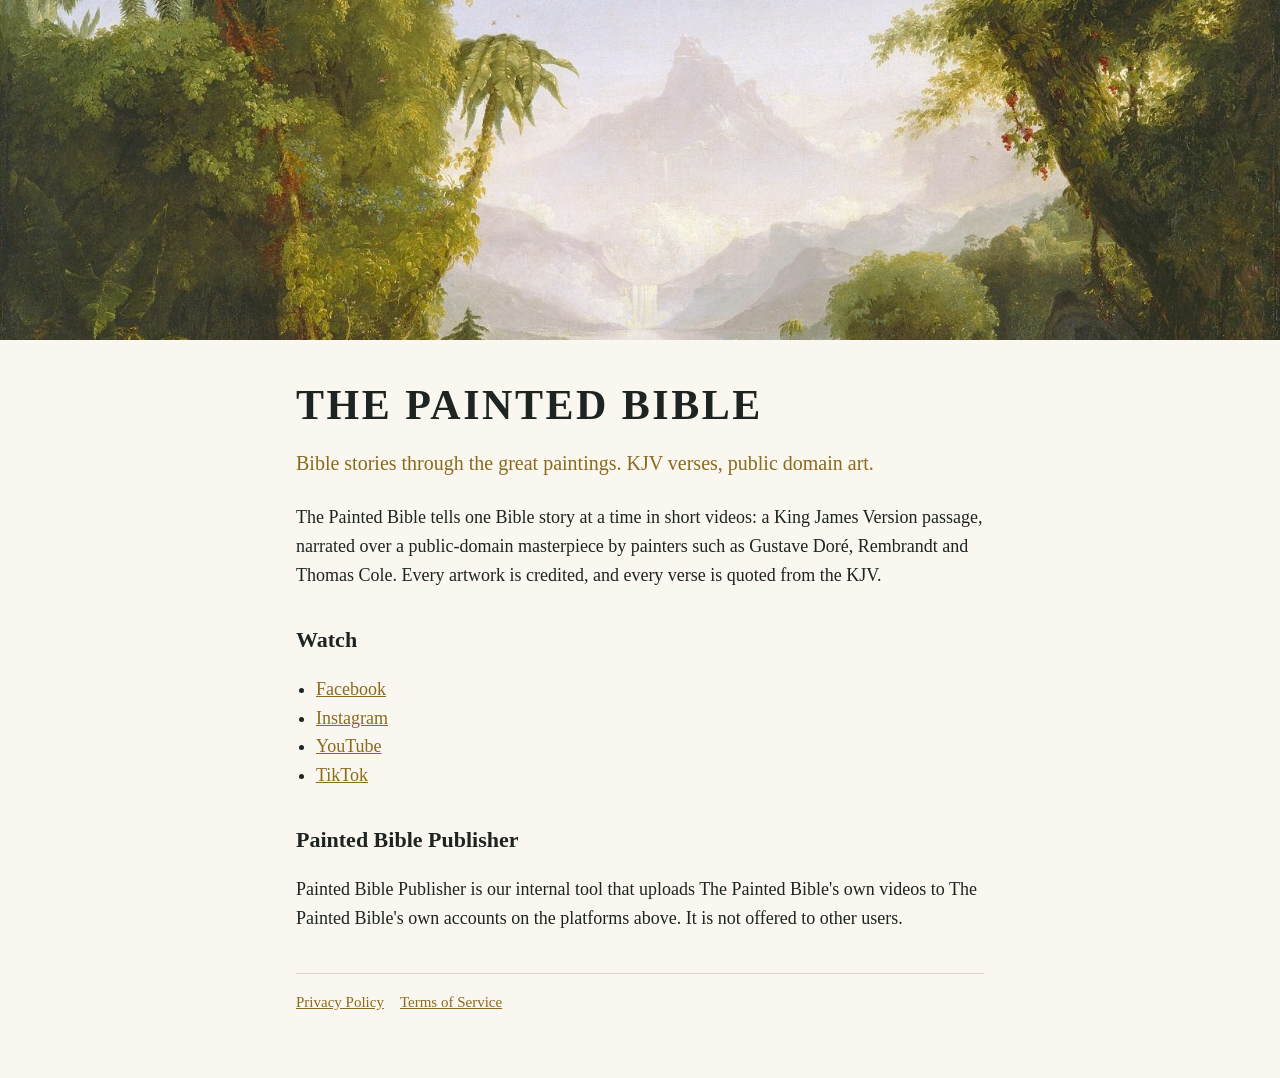
==== index.html @ 8a6629ea "The Painted Bible site: home, privacy policy, terms" ====
<!doctype html>
<html lang="en">
<head>
<meta charset="utf-8">
<meta name="viewport" content="width=device-width, initial-scale=1">
<title>The Painted Bible</title>
<meta name="description" content="Bible stories through the great paintings. KJV verses, public domain art.">
<link rel="stylesheet" href="style.css">
</head>
<body>
<header><img src="cover.jpg" alt="Thomas Cole, The Garden of Eden, 1828"></header>
<main>
  <h1>The Painted Bible</h1>
  <p class="lead">Bible stories through the great paintings. KJV verses, public domain art.</p>
  <p>The Painted Bible tells one Bible story at a time in short videos: a King James Version passage, narrated over a public-domain masterpiece by painters such as Gustave Doré, Rembrandt and Thomas Cole. Every artwork is credited, and every verse is quoted from the KJV.</p>
  <h2>Watch</h2>
  <ul>
    <li><a href="https://www.facebook.com/1351289341409951">Facebook</a></li>
    <li><a href="https://www.instagram.com/thepaintedbibleart/">Instagram</a></li>
    <li><a href="https://www.youtube.com/@thepaintedbibleart">YouTube</a></li>
    <li><a href="https://www.tiktok.com/@the.painted.bible">TikTok</a></li>
  </ul>
  <h2>Painted Bible Publisher</h2>
  <p>Painted Bible Publisher is our internal tool that uploads The Painted Bible's own videos to The Painted Bible's own accounts on the platforms above. It is not offered to other users.</p>
  <nav><a href="privacy.html">Privacy Policy</a><a href="terms.html">Terms of Service</a></nav>
</main>
</body>
</html>
---- style.css ----
:root { --bg: #faf7f0; --ink: #1d2422; --muted: #5b625e; --gold: #8a6a1f; --rule: #ddd6c6; }
@media (prefers-color-scheme: dark) { :root { --bg: #171b1a; --ink: #ebe7dc; --muted: #a3a89f; --gold: #d2ab55; --rule: #333a37; } }
* { box-sizing: border-box; }
body { margin: 0; background: var(--bg); color: var(--ink); font: 18px/1.6 Georgia, "Times New Roman", serif; }
header img { display: block; width: 100%; height: auto; max-height: 340px; object-fit: cover; }
main { max-width: 720px; margin: 0 auto; padding: 32px 16px 64px; }
h1 { font-size: clamp(28px, 6vw, 42px); letter-spacing: .06em; text-transform: uppercase; margin: 0 0 8px; }
h2 { font-size: 22px; margin: 32px 0 8px; }
.lead { color: var(--gold); font-size: 20px; margin: 0 0 24px; }
a { color: var(--gold); }
nav { border-top: 1px solid var(--rule); margin-top: 40px; padding-top: 16px; font-size: 15px; color: var(--muted); }
nav a { margin-right: 16px; }
ul { padding-left: 20px; }
.muted { color: var(--muted); font-size: 15px; }
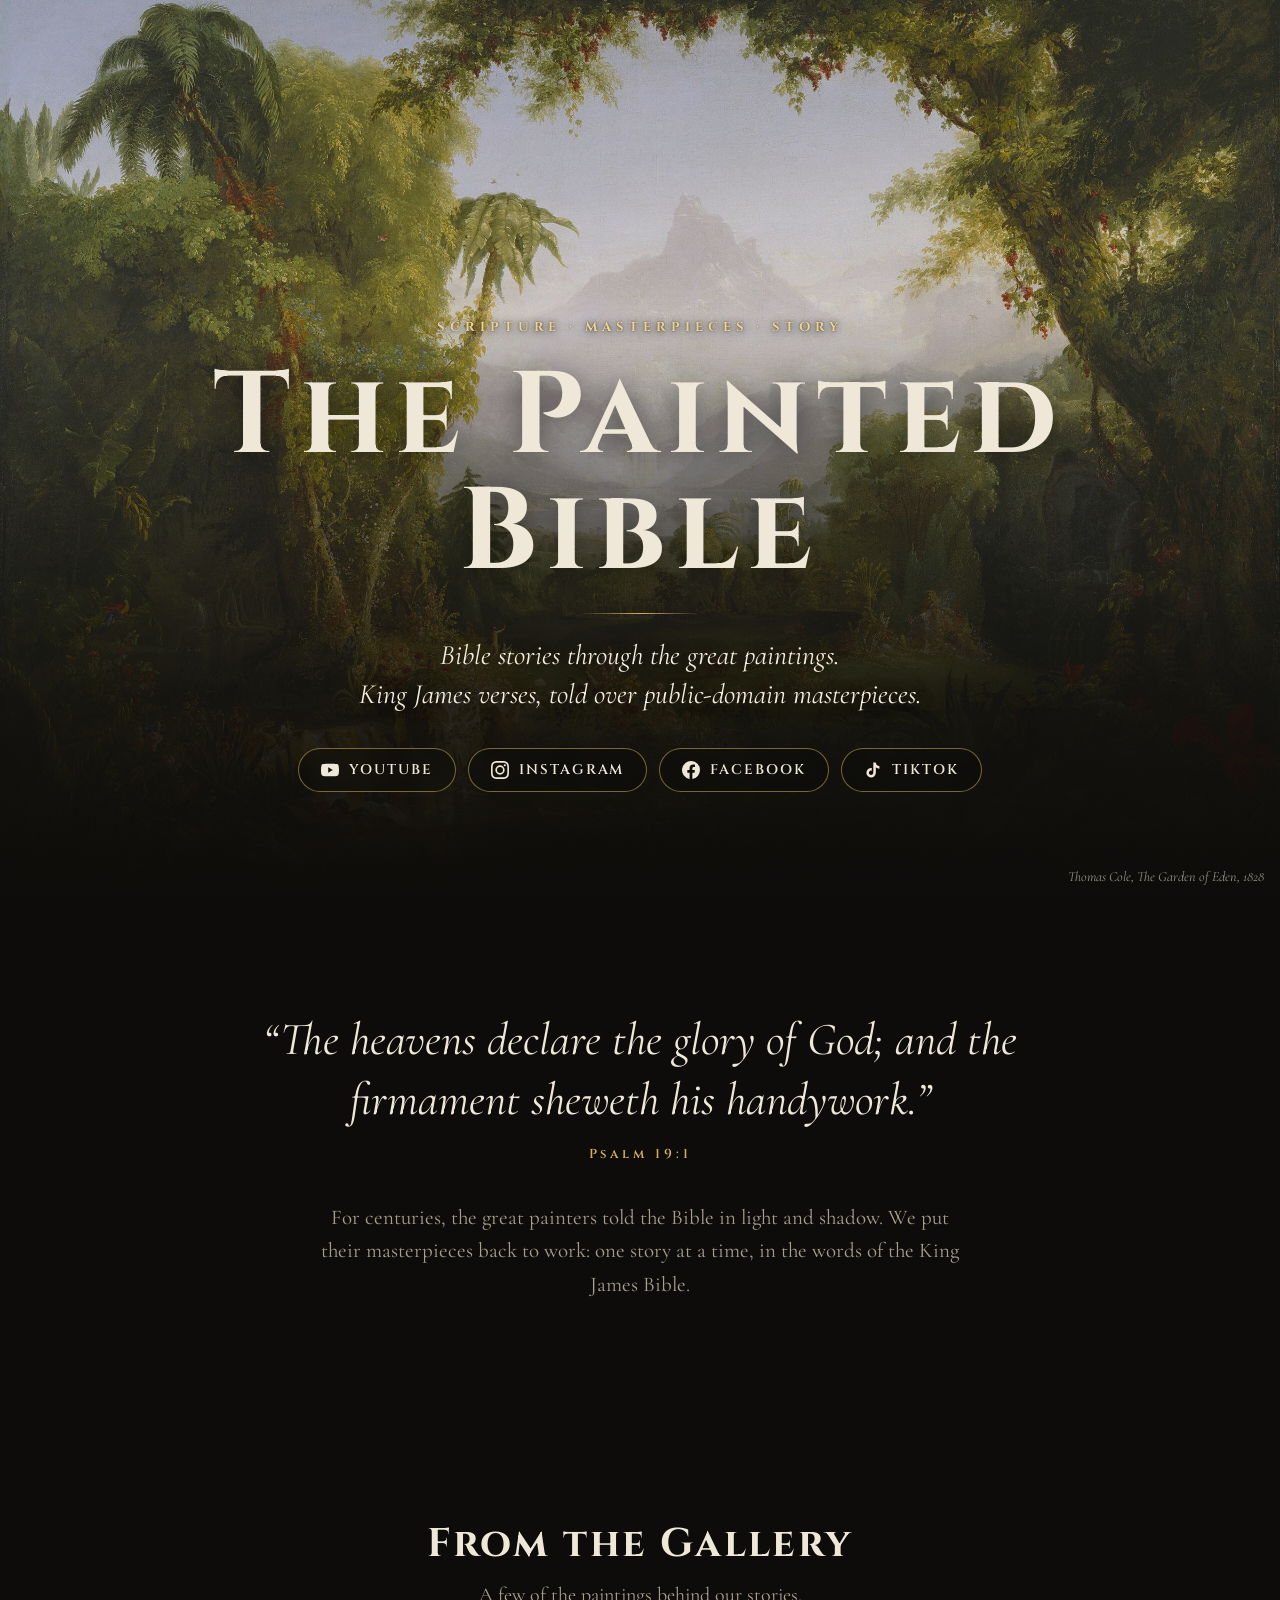
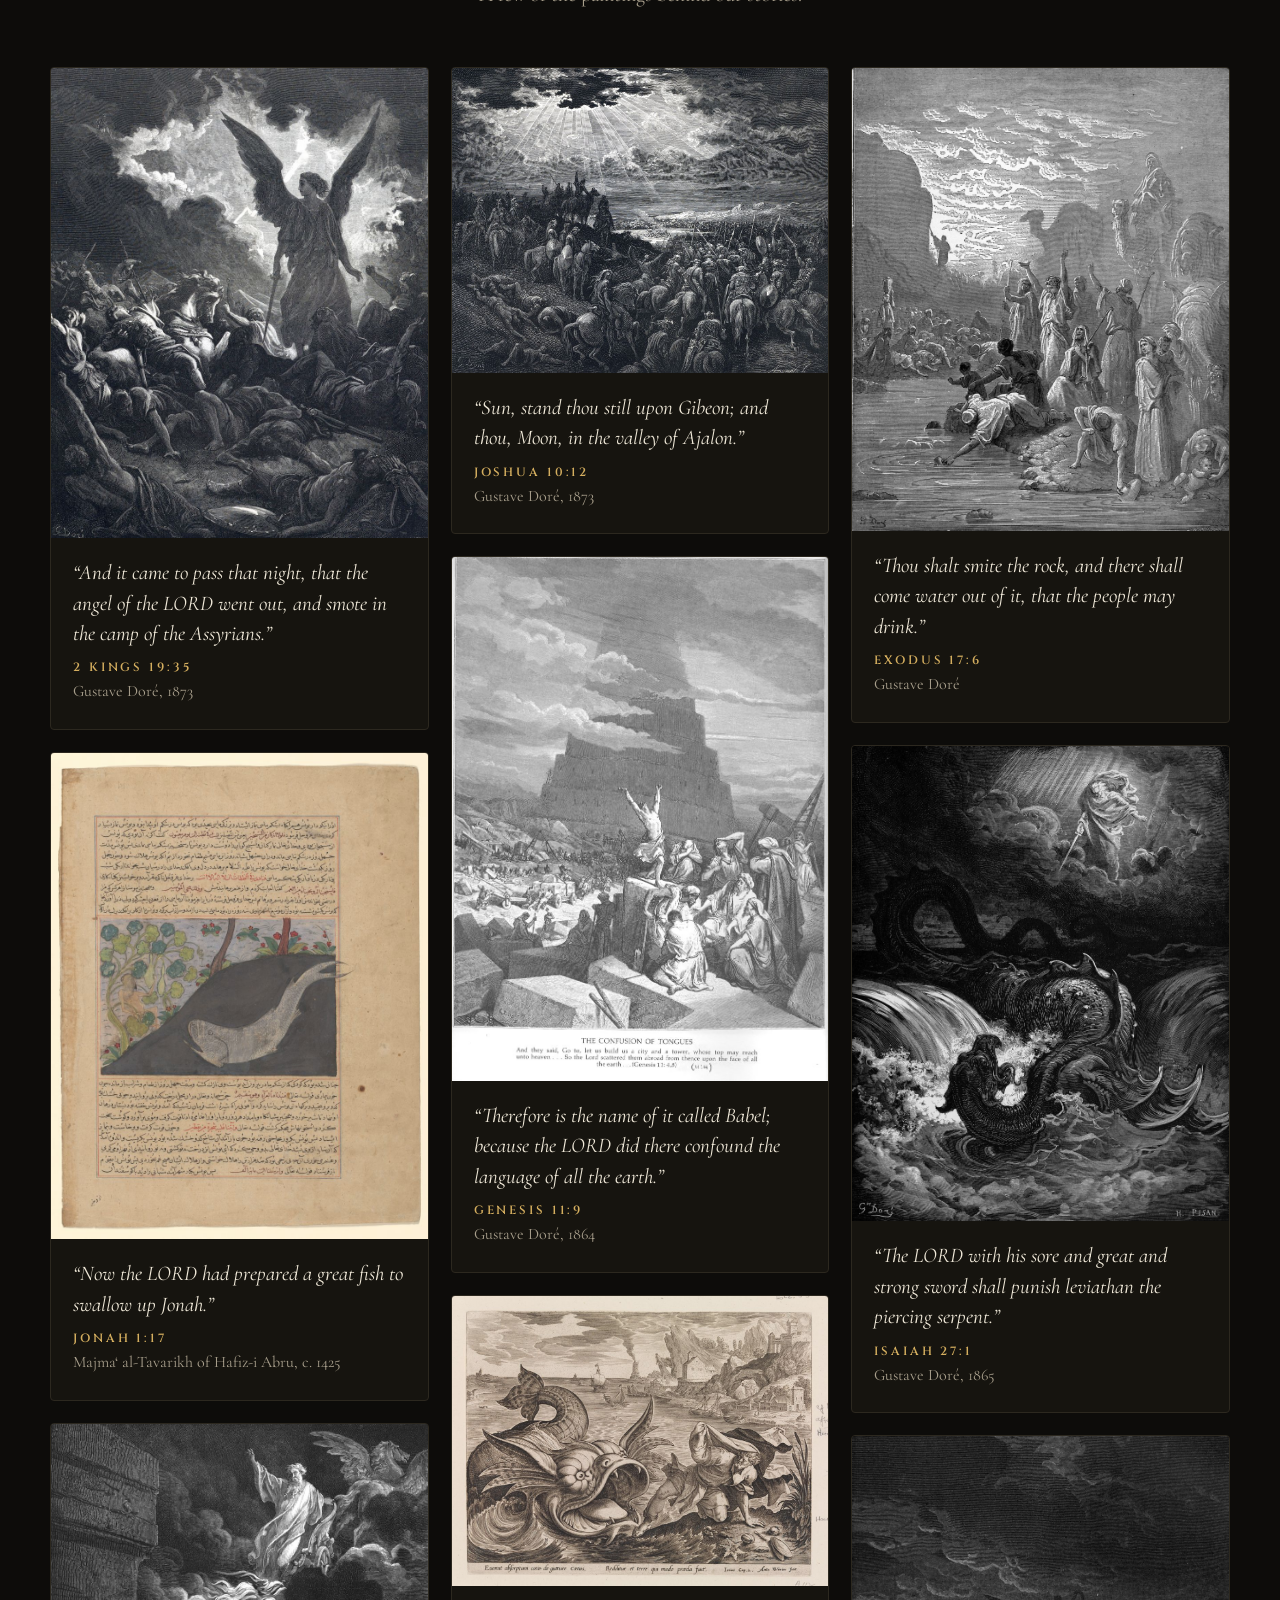
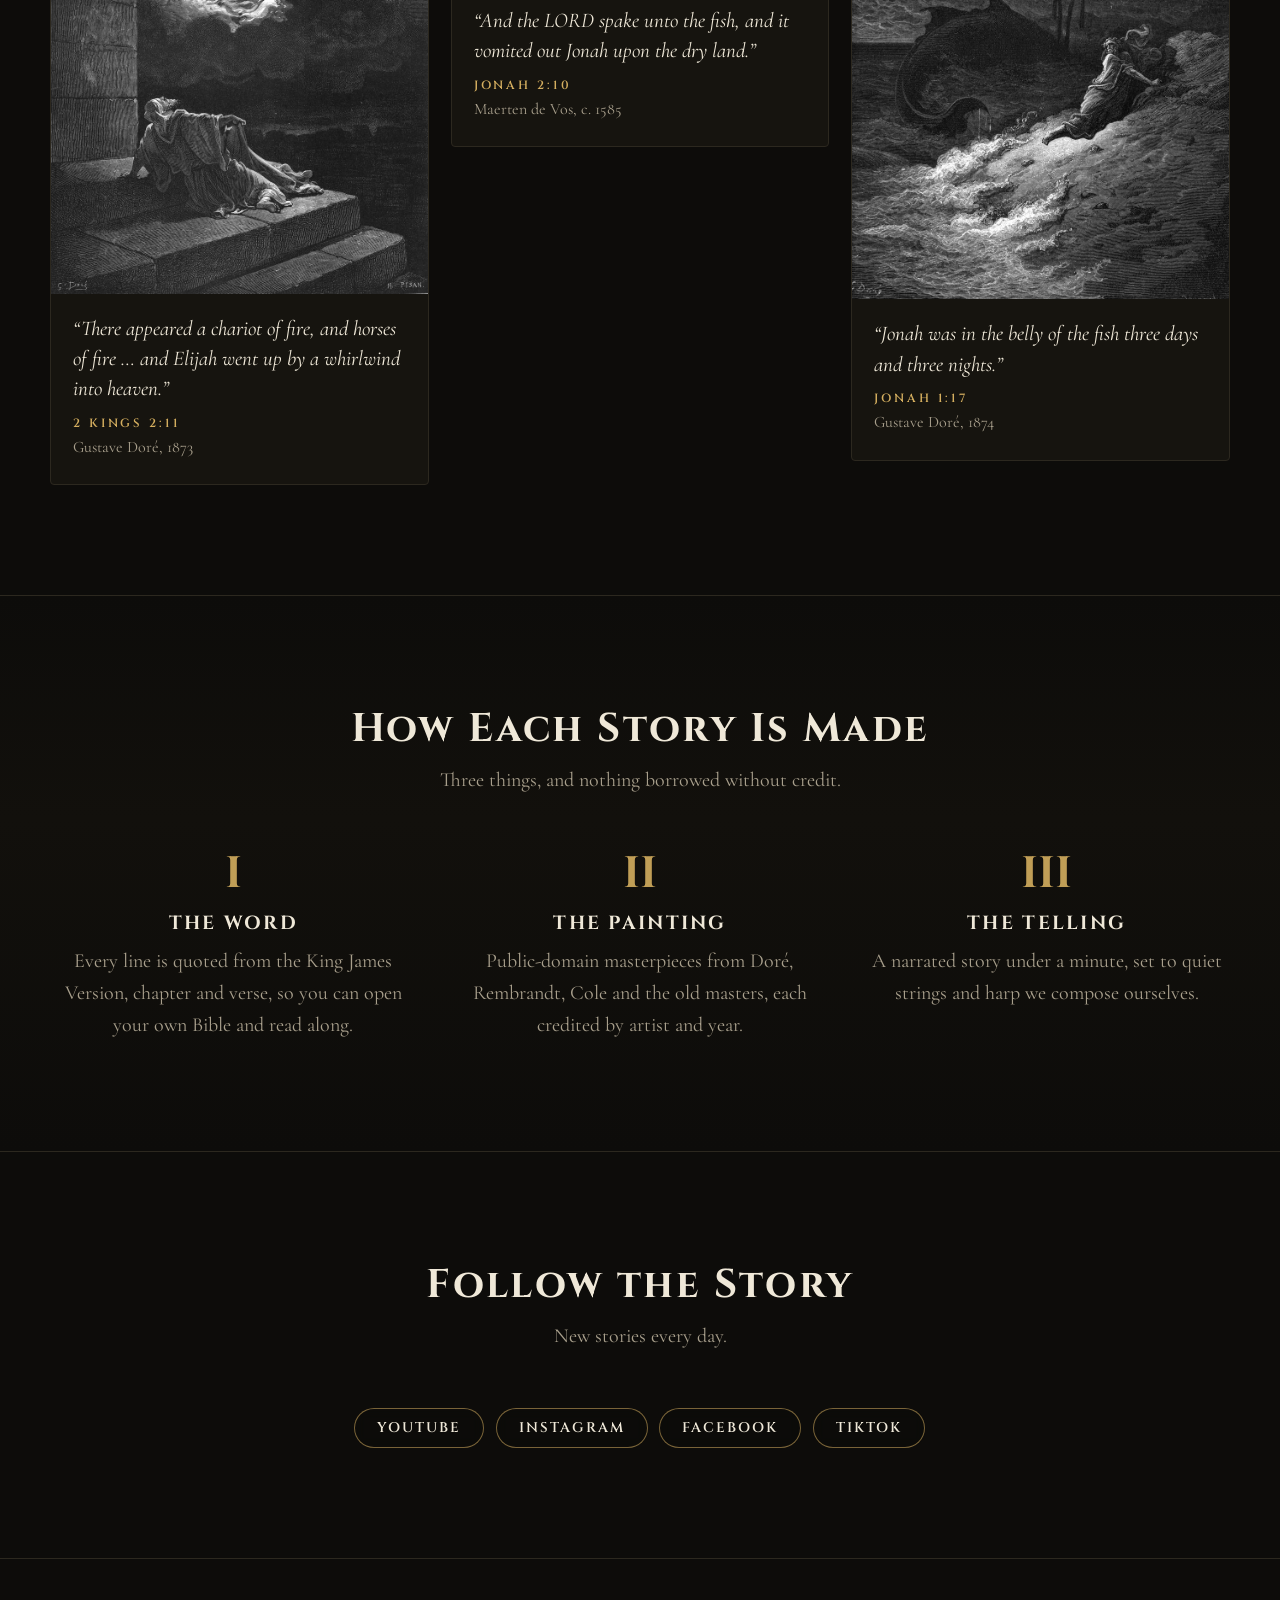
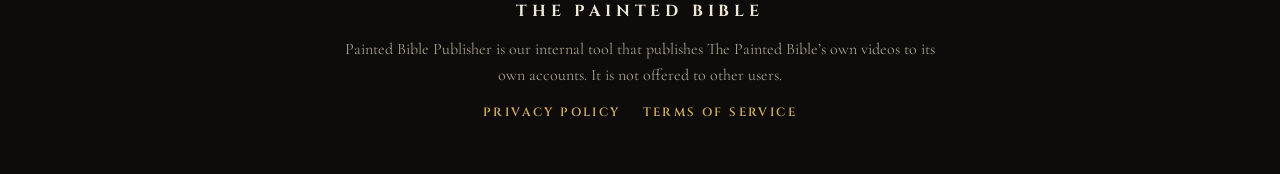
==== commit 218c1e9e: "Redesign: gallery of paintings, dark museum style" ====
--- a/index.html
+++ b/index.html
@@ -4,25 +4,103 @@
 <meta charset="utf-8">
 <meta name="viewport" content="width=device-width, initial-scale=1">
 <title>The Painted Bible</title>
-<meta name="description" content="Bible stories through the great paintings. KJV verses, public domain art.">
+<meta name="description" content="Bible stories through the great paintings. King James Version scripture, narrated over public-domain masterpieces.">
+<meta property="og:title" content="The Painted Bible">
+<meta property="og:description" content="Bible stories through the great paintings. KJV verses, public domain art.">
+<meta property="og:image" content="https://xmatheus.github.io/thepaintedbible/hero.jpg">
+<link rel="preconnect" href="https://fonts.googleapis.com">
+<link rel="preconnect" href="https://fonts.gstatic.com" crossorigin>
+<link rel="stylesheet" href="https://fonts.googleapis.com/css2?family=Cinzel:wght@600;700&family=Cormorant+Garamond:ital,wght@0,400;0,600;1,400&display=swap">
 <link rel="stylesheet" href="style.css">
 </head>
 <body>
-<header><img src="cover.jpg" alt="Thomas Cole, The Garden of Eden, 1828"></header>
-<main>
-  <h1>The Painted Bible</h1>
-  <p class="lead">Bible stories through the great paintings. KJV verses, public domain art.</p>
-  <p>The Painted Bible tells one Bible story at a time in short videos: a King James Version passage, narrated over a public-domain masterpiece by painters such as Gustave Doré, Rembrandt and Thomas Cole. Every artwork is credited, and every verse is quoted from the KJV.</p>
-  <h2>Watch</h2>
-  <ul>
-    <li><a href="https://www.facebook.com/1351289341409951">Facebook</a></li>
-    <li><a href="https://www.instagram.com/thepaintedbibleart/">Instagram</a></li>
-    <li><a href="https://www.youtube.com/@thepaintedbibleart">YouTube</a></li>
-    <li><a href="https://www.tiktok.com/@the.painted.bible">TikTok</a></li>
-  </ul>
-  <h2>Painted Bible Publisher</h2>
-  <p>Painted Bible Publisher is our internal tool that uploads The Painted Bible's own videos to The Painted Bible's own accounts on the platforms above. It is not offered to other users.</p>
+
+<header class="hero">
+  <img src="hero.jpg" alt="Thomas Cole, The Garden of Eden, 1828: a sunlit valley framed by trees, a waterfall beneath a distant peak" fetchpriority="high">
+  <div class="hero-inner">
+    <span class="eyebrow">Scripture · Masterpieces · Story</span>
+    <h1>The Painted Bible</h1>
+    <div class="rule"></div>
+    <p>Bible stories through the great paintings.<br>King James verses, told over public-domain masterpieces.</p>
+    <div class="cta" id="channels">
+      <a class="btn" href="https://www.youtube.com/@thepaintedbibleart" aria-label="YouTube"><svg viewBox="0 0 24 24" aria-hidden="true"><path d="M23.5 6.2a3 3 0 0 0-2.1-2.1C19.5 3.6 12 3.6 12 3.6s-7.5 0-9.4.5A3 3 0 0 0 .5 6.2 31 31 0 0 0 0 12a31 31 0 0 0 .5 5.8 3 3 0 0 0 2.1 2.1c1.9.5 9.4.5 9.4.5s7.5 0 9.4-.5a3 3 0 0 0 2.1-2.1A31 31 0 0 0 24 12a31 31 0 0 0-.5-5.8ZM9.6 15.6V8.4l6.2 3.6-6.2 3.6Z"/></svg>YouTube</a>
+      <a class="btn" href="https://www.instagram.com/thepaintedbibleart/" aria-label="Instagram"><svg viewBox="0 0 24 24" aria-hidden="true"><path d="M12 2.2c3.2 0 3.6 0 4.8.1 3.2.1 4.8 1.7 4.9 4.9.1 1.3.1 1.6.1 4.8s0 3.6-.1 4.8c-.1 3.2-1.7 4.8-4.9 4.9-1.3.1-1.6.1-4.8.1s-3.6 0-4.8-.1c-3.3-.1-4.8-1.7-4.9-4.9C2.2 15.6 2.2 15.2 2.2 12s0-3.6.1-4.8C2.4 3.9 3.9 2.4 7.2 2.3c1.2-.1 1.6-.1 4.8-.1ZM12 0C8.7 0 8.3 0 7.1.1 2.7.3.3 2.7.1 7.1 0 8.3 0 8.7 0 12s0 3.7.1 4.9c.2 4.4 2.6 6.8 7 7 1.2.1 1.6.1 4.9.1s3.7 0 4.9-.1c4.4-.2 6.8-2.6 7-7 .1-1.2.1-1.6.1-4.9s0-3.7-.1-4.9c-.2-4.4-2.6-6.8-7-7C15.7 0 15.3 0 12 0Zm0 5.8a6.2 6.2 0 1 0 0 12.4 6.2 6.2 0 0 0 0-12.4ZM12 16a4 4 0 1 1 0-8 4 4 0 0 1 0 8Zm6.4-11.8a1.4 1.4 0 1 0 0 2.9 1.4 1.4 0 0 0 0-2.9Z"/></svg>Instagram</a>
+      <a class="btn" href="https://www.facebook.com/1351289341409951" aria-label="Facebook"><svg viewBox="0 0 24 24" aria-hidden="true"><path d="M24 12a12 12 0 1 0-13.9 11.9v-8.4h-3V12h3V9.4c0-3 1.8-4.7 4.5-4.7 1.3 0 2.7.2 2.7.2v3h-1.5c-1.5 0-2 .9-2 1.9V12h3.4l-.5 3.5h-2.9v8.4A12 12 0 0 0 24 12Z"/></svg>Facebook</a>
+      <a class="btn" href="https://www.tiktok.com/@the.painted.bible" aria-label="TikTok"><svg viewBox="0 0 24 24" aria-hidden="true"><path d="M19.6 6.7a4.8 4.8 0 0 1-3.8-4.2V2h-3.4v13.7a2.9 2.9 0 1 1-2-2.8V9.4a6.3 6.3 0 1 0 5.4 6.3V8.8a8.2 8.2 0 0 0 4.8 1.5V6.9l-1-.2Z"/></svg>TikTok</a>
+    </div>
+  </div>
+  <span class="credit">Thomas Cole, <em>The Garden of Eden</em>, 1828</span>
+</header>
+
+<section class="intro">
+  <div class="wrap reveal">
+    <blockquote>“The heavens declare the glory of God; and the firmament sheweth his handywork.”</blockquote>
+    <cite>Psalm 19:1</cite>
+    <p class="lede">For centuries, the great painters told the Bible in light and shadow. We put their masterpieces back to work: one story at a time, in the words of the King James Bible.</p>
+  </div>
+</section>
+
+<section aria-labelledby="g">
+  <div class="wrap">
+    <h2 id="g" class="reveal">From the Gallery</h2>
+    <p class="sub reveal">A few of the paintings behind our stories.</p>
+    <div class="gallery">
+      <figure class="work reveal"><div class="frame"><img src="art/20.jpg" alt="Gustave Doré: the angel of the Lord over the Assyrian camp" loading="lazy" width="882" height="1100"></div>
+        <figcaption><q>And it came to pass that night, that the angel of the LORD went out, and smote in the camp of the Assyrians.</q><span class="ref">2 Kings 19:35</span><span class="by">Gustave Doré, 1873</span></figcaption></figure>
+      <figure class="work reveal"><div class="frame"><img src="art/87.jpg" alt="Persian manuscript painting of Jonah and the great fish" loading="lazy" width="852" height="1100"></div>
+        <figcaption><q>Now the LORD had prepared a great fish to swallow up Jonah.</q><span class="ref">Jonah 1:17</span><span class="by">Majma‘ al-Tavarikh of Hafiz-i Abru, c. 1425</span></figcaption></figure>
+      <figure class="work reveal"><div class="frame"><img src="art/104.jpg" alt="Gustave Doré: Elijah taken up into heaven in a chariot of fire" loading="lazy" width="882" height="1100"></div>
+        <figcaption><q>There appeared a chariot of fire, and horses of fire … and Elijah went up by a whirlwind into heaven.</q><span class="ref">2 Kings 2:11</span><span class="by">Gustave Doré, 1873</span></figcaption></figure>
+      <figure class="work reveal"><div class="frame"><img src="art/173.jpg" alt="Gustave Doré: Joshua commanding the sun to stand still" loading="lazy" width="1100" height="889"></div>
+        <figcaption><q>Sun, stand thou still upon Gibeon; and thou, Moon, in the valley of Ajalon.</q><span class="ref">Joshua 10:12</span><span class="by">Gustave Doré, 1873</span></figcaption></figure>
+      <figure class="work reveal"><div class="frame"><img src="art/113.jpg" alt="Gustave Doré: the Tower of Babel" loading="lazy" width="791" height="1100"></div>
+        <figcaption><q>Therefore is the name of it called Babel; because the LORD did there confound the language of all the earth.</q><span class="ref">Genesis 11:9</span><span class="by">Gustave Doré, 1864</span></figcaption></figure>
+      <figure class="work reveal"><div class="frame"><img src="art/83.jpg" alt="Maerten de Vos: Jonah cast on the shore by the fish" loading="lazy" width="1100" height="847"></div>
+        <figcaption><q>And the LORD spake unto the fish, and it vomited out Jonah upon the dry land.</q><span class="ref">Jonah 2:10</span><span class="by">Maerten de Vos, c. 1585</span></figcaption></figure>
+      <figure class="work reveal"><div class="frame"><img src="art/75.jpg" alt="Gustave Doré: Moses striking the rock in Horeb" loading="lazy" width="896" height="1100"></div>
+        <figcaption><q>Thou shalt smite the rock, and there shall come water out of it, that the people may drink.</q><span class="ref">Exodus 17:6</span><span class="by">Gustave Doré</span></figcaption></figure>
+      <figure class="work reveal"><div class="frame"><img src="art/59.jpg" alt="Gustave Doré: the destruction of Leviathan" loading="lazy" width="871" height="1100"></div>
+        <figcaption><q>The LORD with his sore and great and strong sword shall punish leviathan the piercing serpent.</q><span class="ref">Isaiah 27:1</span><span class="by">Gustave Doré, 1865</span></figcaption></figure>
+      <figure class="work reveal"><div class="frame"><img src="art/172.jpg" alt="Gustave Doré: Jonah and the whale" loading="lazy" width="895" height="1100"></div>
+        <figcaption><q>Jonah was in the belly of the fish three days and three nights.</q><span class="ref">Jonah 1:17</span><span class="by">Gustave Doré, 1874</span></figcaption></figure>
+    </div>
+  </div>
+</section>
+
+<section class="pillars">
+  <div class="wrap">
+    <h2 class="reveal">How Each Story Is Made</h2>
+    <p class="sub reveal">Three things, and nothing borrowed without credit.</p>
+    <div class="cols">
+      <div class="pillar reveal"><div class="num">I</div><h3>The Word</h3><p>Every line is quoted from the King James Version, chapter and verse, so you can open your own Bible and read along.</p></div>
+      <div class="pillar reveal"><div class="num">II</div><h3>The Painting</h3><p>Public-domain masterpieces from Doré, Rembrandt, Cole and the old masters, each credited by artist and year.</p></div>
+      <div class="pillar reveal"><div class="num">III</div><h3>The Telling</h3><p>A narrated story under a minute, set to quiet strings and harp we compose ourselves.</p></div>
+    </div>
+  </div>
+</section>
+
+<section class="follow">
+  <div class="wrap reveal">
+    <h2>Follow the Story</h2>
+    <p class="sub">New stories every day.</p>
+    <div class="cta">
+      <a class="btn" href="https://www.youtube.com/@thepaintedbibleart">YouTube</a>
+      <a class="btn" href="https://www.instagram.com/thepaintedbibleart/">Instagram</a>
+      <a class="btn" href="https://www.facebook.com/1351289341409951">Facebook</a>
+      <a class="btn" href="https://www.tiktok.com/@the.painted.bible">TikTok</a>
+    </div>
+  </div>
+</section>
+
+<footer>
+  <div class="mark">THE PAINTED BIBLE</div>
+  <p class="tool">Painted Bible Publisher is our internal tool that publishes The Painted Bible’s own videos to its own accounts. It is not offered to other users.</p>
   <nav><a href="privacy.html">Privacy Policy</a><a href="terms.html">Terms of Service</a></nav>
-</main>
+</footer>
+
+<script>
+  const io = new IntersectionObserver(es => es.forEach(e => { if (e.isIntersecting) { e.target.classList.add("in"); io.unobserve(e.target); } }), { rootMargin: "0px 0px -8% 0px" });
+  document.querySelectorAll(".reveal").forEach(el => io.observe(el));
+</script>
 </body>
 </html>
--- a/style.css
+++ b/style.css
@@ -1,14 +1,84 @@
-:root { --bg: #faf7f0; --ink: #1d2422; --muted: #5b625e; --gold: #8a6a1f; --rule: #ddd6c6; }
-@media (prefers-color-scheme: dark) { :root { --bg: #171b1a; --ink: #ebe7dc; --muted: #a3a89f; --gold: #d2ab55; --rule: #333a37; } }
+:root {
+  --night: #0d0c0a; --panel: #16140f; --ink: #efe8d8; --muted: #a89f8c; --gold: #d4ae5f; --gold-2: #f0d590; --rule: #2c281f;
+  --display: "Cinzel", Georgia, serif; --body: "Cormorant Garamond", Georgia, serif;
+}
 * { box-sizing: border-box; }
-body { margin: 0; background: var(--bg); color: var(--ink); font: 18px/1.6 Georgia, "Times New Roman", serif; }
-header img { display: block; width: 100%; height: auto; max-height: 340px; object-fit: cover; }
-main { max-width: 720px; margin: 0 auto; padding: 32px 16px 64px; }
-h1 { font-size: clamp(28px, 6vw, 42px); letter-spacing: .06em; text-transform: uppercase; margin: 0 0 8px; }
-h2 { font-size: 22px; margin: 32px 0 8px; }
-.lead { color: var(--gold); font-size: 20px; margin: 0 0 24px; }
-a { color: var(--gold); }
-nav { border-top: 1px solid var(--rule); margin-top: 40px; padding-top: 16px; font-size: 15px; color: var(--muted); }
-nav a { margin-right: 16px; }
-ul { padding-left: 20px; }
-.muted { color: var(--muted); font-size: 15px; }
+html { scroll-behavior: smooth; }
+body { margin: 0; background: var(--night); color: var(--ink); font: 400 20px/1.6 var(--body); -webkit-font-smoothing: antialiased; }
+a { color: var(--gold); text-decoration: none; }
+a:hover { color: var(--gold-2); }
+img { display: block; max-width: 100%; height: auto; }
+
+/* hero */
+.hero { position: relative; min-height: 100svh; display: grid; place-items: end center; overflow: hidden; isolation: isolate; }
+.hero img { position: absolute; inset: 0; width: 100%; height: 100%; object-fit: cover; z-index: -2; animation: drift 40s ease-in-out infinite alternate; }
+.hero::after { content: ""; position: absolute; inset: 0; z-index: -1;
+  background: linear-gradient(180deg, rgba(13,12,10,.25) 0%, rgba(13,12,10,.15) 35%, rgba(13,12,10,.85) 78%, var(--night) 100%); }
+.hero-inner { text-align: center; padding: 0 16px 12vh; max-width: 980px; }
+.eyebrow { font: 700 13px/1 var(--display); letter-spacing: .38em; text-transform: uppercase; color: var(--gold-2); text-shadow: 0 1px 10px rgba(0,0,0,.8), 0 0 2px rgba(0,0,0,.6); }
+.hero h1 { font: 700 clamp(44px, 10vw, 116px)/1 var(--display); letter-spacing: .08em; margin: 18px 0 10px; text-shadow: 0 2px 30px rgba(0,0,0,.55); }
+.rule { width: 120px; height: 1px; margin: 22px auto; background: linear-gradient(90deg, transparent, var(--gold), transparent); }
+.hero p { font: italic 400 clamp(21px, 3vw, 28px)/1.4 var(--body); color: #f6efdf; margin: 0; text-shadow: 0 1px 16px rgba(0,0,0,.7); }
+.cta { display: flex; gap: 12px; justify-content: center; flex-wrap: wrap; margin-top: 34px; }
+.btn { display: inline-flex; align-items: center; gap: 10px; padding: 12px 22px; border: 1px solid rgba(212,174,95,.55); border-radius: 999px;
+  font: 600 14px/1 var(--display); letter-spacing: .14em; text-transform: uppercase; color: var(--ink); background: rgba(13,12,10,.45); backdrop-filter: blur(6px); transition: .25s; }
+.btn:hover { border-color: var(--gold-2); color: var(--gold-2); background: rgba(13,12,10,.7); }
+.btn svg { width: 18px; height: 18px; fill: currentColor; }
+.credit { position: absolute; right: 16px; bottom: 14px; font: italic 14px/1.2 var(--body); color: rgba(239,232,216,.6); }
+@keyframes drift { from { transform: scale(1.04) translate(0,0); } to { transform: scale(1.12) translate(-1.5%, -1%); } }
+
+/* sections */
+section { padding: 110px 16px; }
+.wrap { max-width: 1180px; margin: 0 auto; }
+.intro { text-align: center; }
+.intro blockquote { margin: 0 auto; max-width: 880px; font: italic 400 clamp(28px, 4.4vw, 46px)/1.3 var(--body); color: var(--ink); }
+.intro cite { display: block; margin-top: 18px; font: 600 13px/1 var(--display); letter-spacing: .3em; color: var(--gold); font-style: normal; }
+.intro .lede { max-width: 640px; margin: 40px auto 0; color: var(--muted); font-size: 21px; }
+h2 { font: 700 clamp(26px, 4vw, 40px)/1.15 var(--display); letter-spacing: .06em; text-align: center; margin: 0 0 12px; }
+.sub { text-align: center; color: var(--muted); margin: 0 auto 56px; max-width: 620px; }
+
+/* gallery */
+.gallery { columns: 3 320px; column-gap: 22px; }
+.work { break-inside: avoid; margin: 0 0 22px; background: var(--panel); border: 1px solid var(--rule); border-radius: 4px; overflow: hidden; }
+.work .frame { overflow: hidden; }
+.work img { width: 100%; transition: transform 1.2s cubic-bezier(.2,.7,.2,1), filter .6s; filter: saturate(.92); }
+.work:hover img { transform: scale(1.045); filter: saturate(1.05); }
+.work figcaption { padding: 20px 22px 24px; }
+.work q { display: block; font: italic 400 21px/1.45 var(--body); quotes: "“" "”"; }
+.work .ref { display: block; margin-top: 12px; font: 600 12px/1 var(--display); letter-spacing: .24em; text-transform: uppercase; color: var(--gold); }
+.work .by { display: block; margin-top: 6px; font-size: 16px; color: var(--muted); }
+
+/* pillars */
+.pillars { background: linear-gradient(180deg, var(--night), #12100c 40%, var(--night)); border-block: 1px solid var(--rule); }
+.cols { display: grid; grid-template-columns: repeat(auto-fit, minmax(240px, 1fr)); gap: 40px; }
+.pillar { text-align: center; padding: 0 8px; }
+.pillar .num { font: 700 44px/1 var(--display); color: var(--gold); opacity: .9; }
+.pillar h3 { font: 700 19px/1.2 var(--display); letter-spacing: .12em; text-transform: uppercase; margin: 16px 0 10px; }
+.pillar p { margin: 0; color: var(--muted); }
+
+/* follow */
+.follow { text-align: center; }
+.follow .cta { margin-top: 8px; }
+
+/* footer + legal */
+footer { border-top: 1px solid var(--rule); padding: 44px 16px 56px; text-align: center; color: var(--muted); font-size: 17px; }
+footer .mark { font: 700 16px/1 var(--display); letter-spacing: .3em; color: var(--ink); }
+footer nav { margin-top: 18px; display: flex; gap: 22px; justify-content: center; flex-wrap: wrap; font: 600 12px/1 var(--display); letter-spacing: .2em; text-transform: uppercase; }
+footer .tool { max-width: 620px; margin: 18px auto 0; font-size: 16px; }
+.legal-top { position: relative; height: 240px; overflow: hidden; }
+.legal-top img { width: 100%; height: 100%; object-fit: cover; object-position: center 38%; }
+.legal-top::after { content: ""; position: absolute; inset: 0; background: linear-gradient(180deg, rgba(13,12,10,.2), var(--night)); }
+.legal-top a { position: absolute; left: 50%; bottom: 26px; transform: translateX(-50%); z-index: 1; font: 700 18px/1 var(--display); letter-spacing: .3em; color: var(--ink); white-space: nowrap; }
+.legal { max-width: 760px; margin: 0 auto; padding: 24px 16px 80px; }
+.legal h1 { font: 700 clamp(32px, 6vw, 48px)/1.1 var(--display); letter-spacing: .05em; margin: 0 0 6px; }
+.legal h2 { text-align: left; font-size: 22px; margin: 36px 0 8px; }
+.legal p, .legal li { color: #ddd5c3; }
+.legal .muted { color: var(--muted); font-size: 17px; }
+
+/* reveal */
+.reveal { opacity: 0; transform: translateY(22px); transition: opacity 1s ease, transform 1s ease; }
+.reveal.in { opacity: 1; transform: none; }
+@media (prefers-reduced-motion: reduce) {
+  .hero img { animation: none; } .reveal { opacity: 1; transform: none; transition: none; } .work img { transition: none; }
+}
+@media (max-width: 600px) { section { padding: 76px 16px; } .credit { display: none; } }
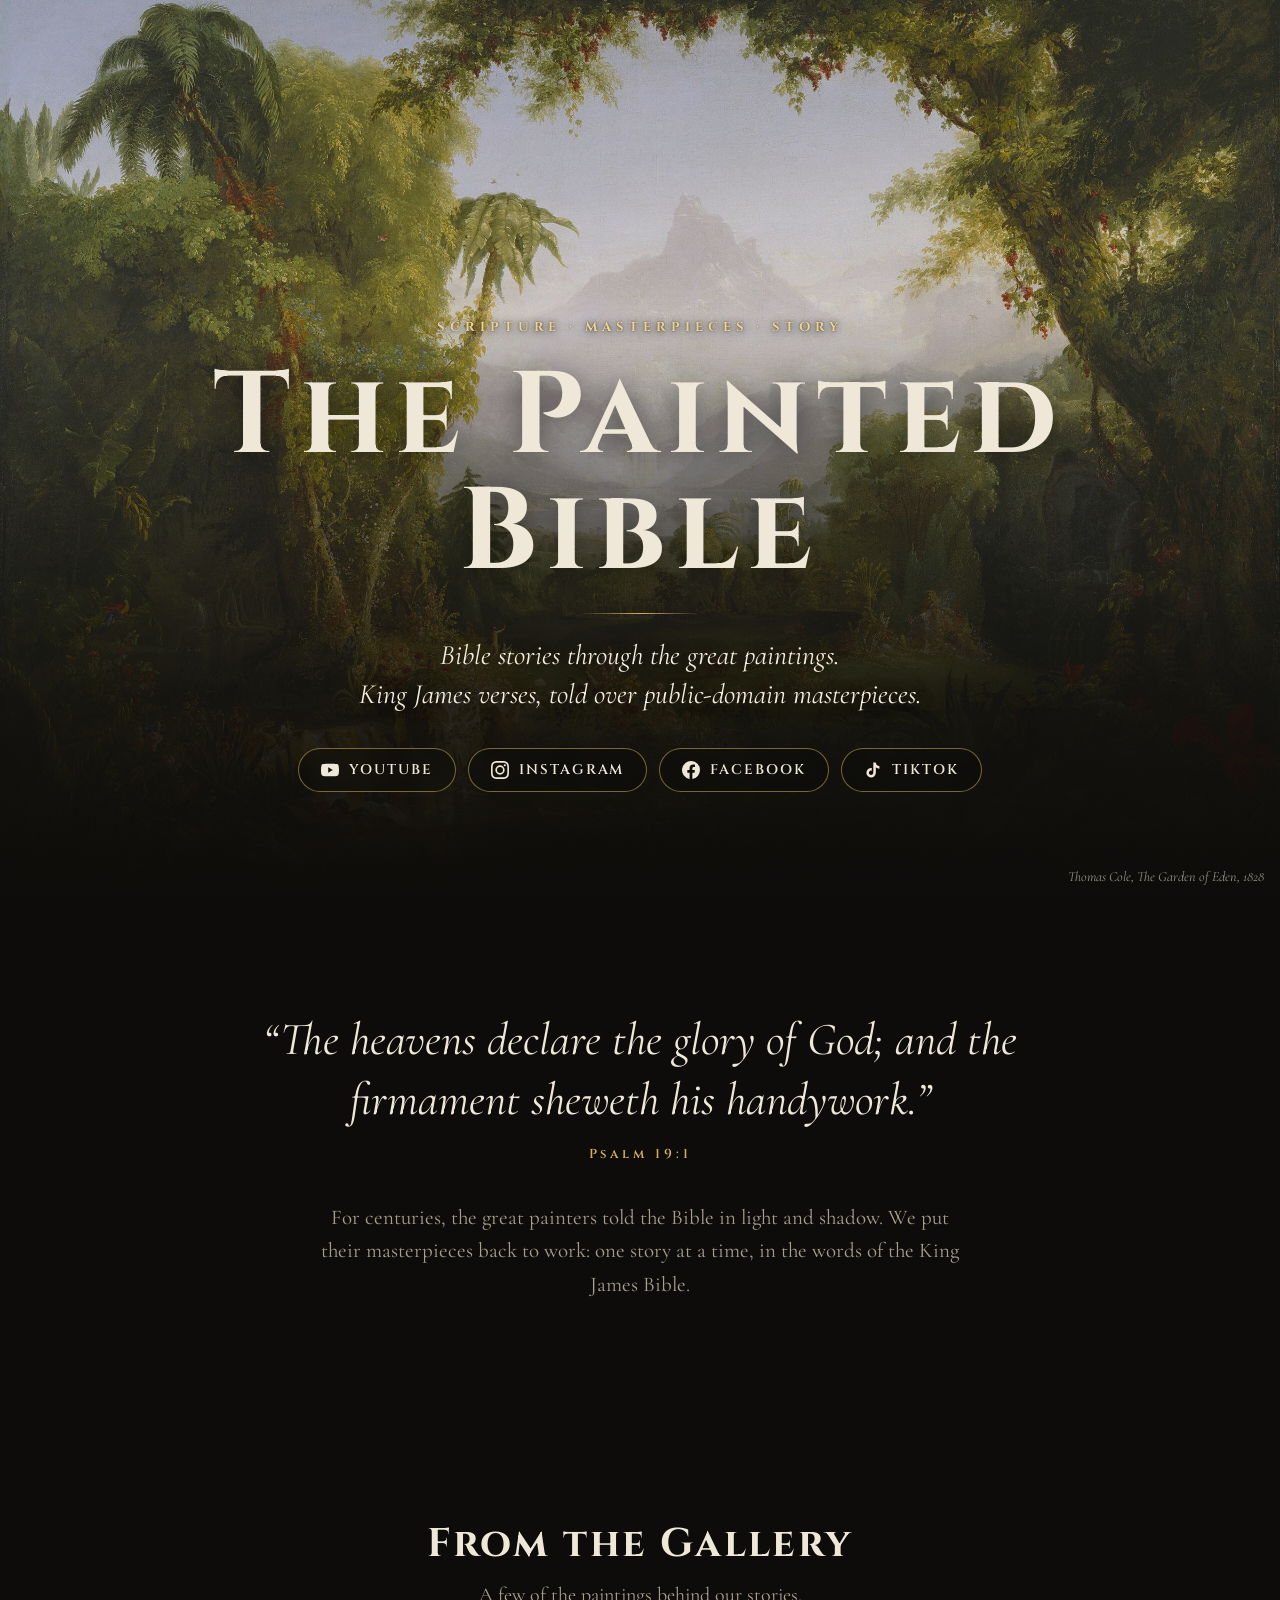
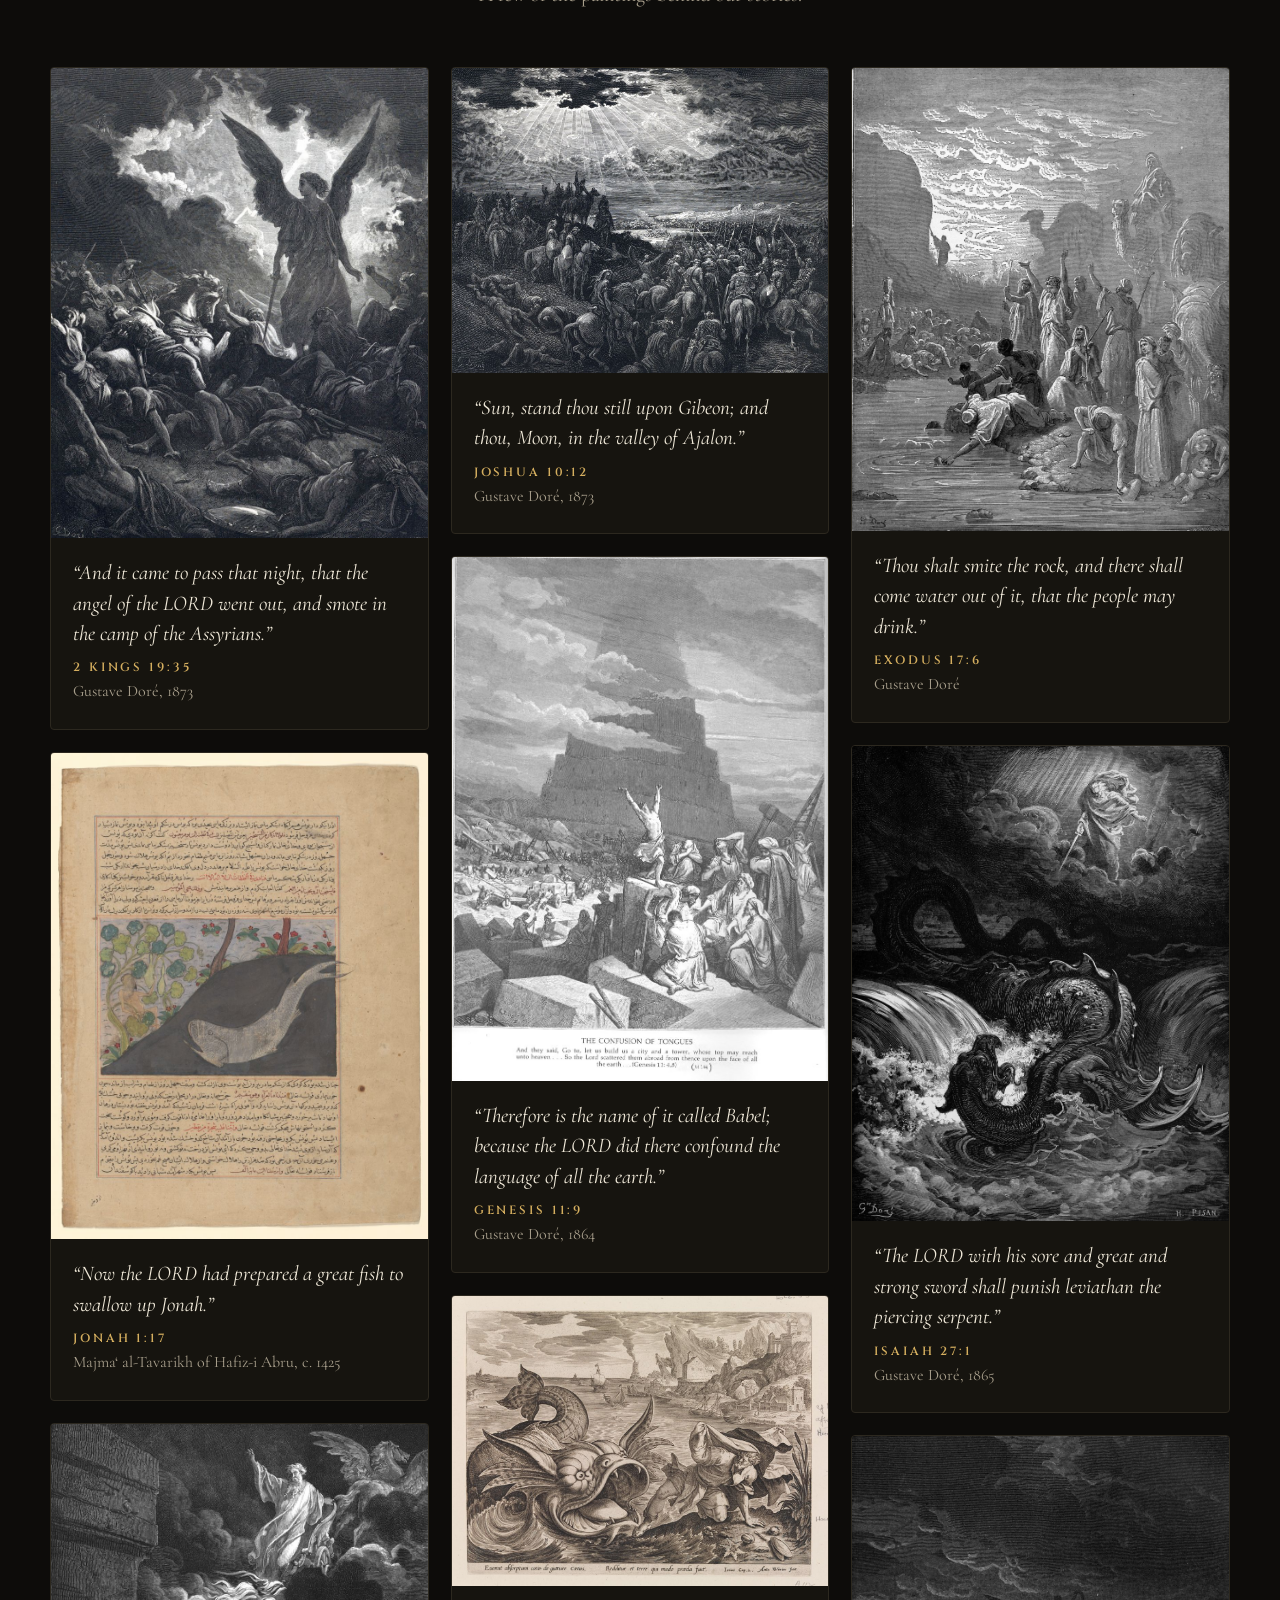
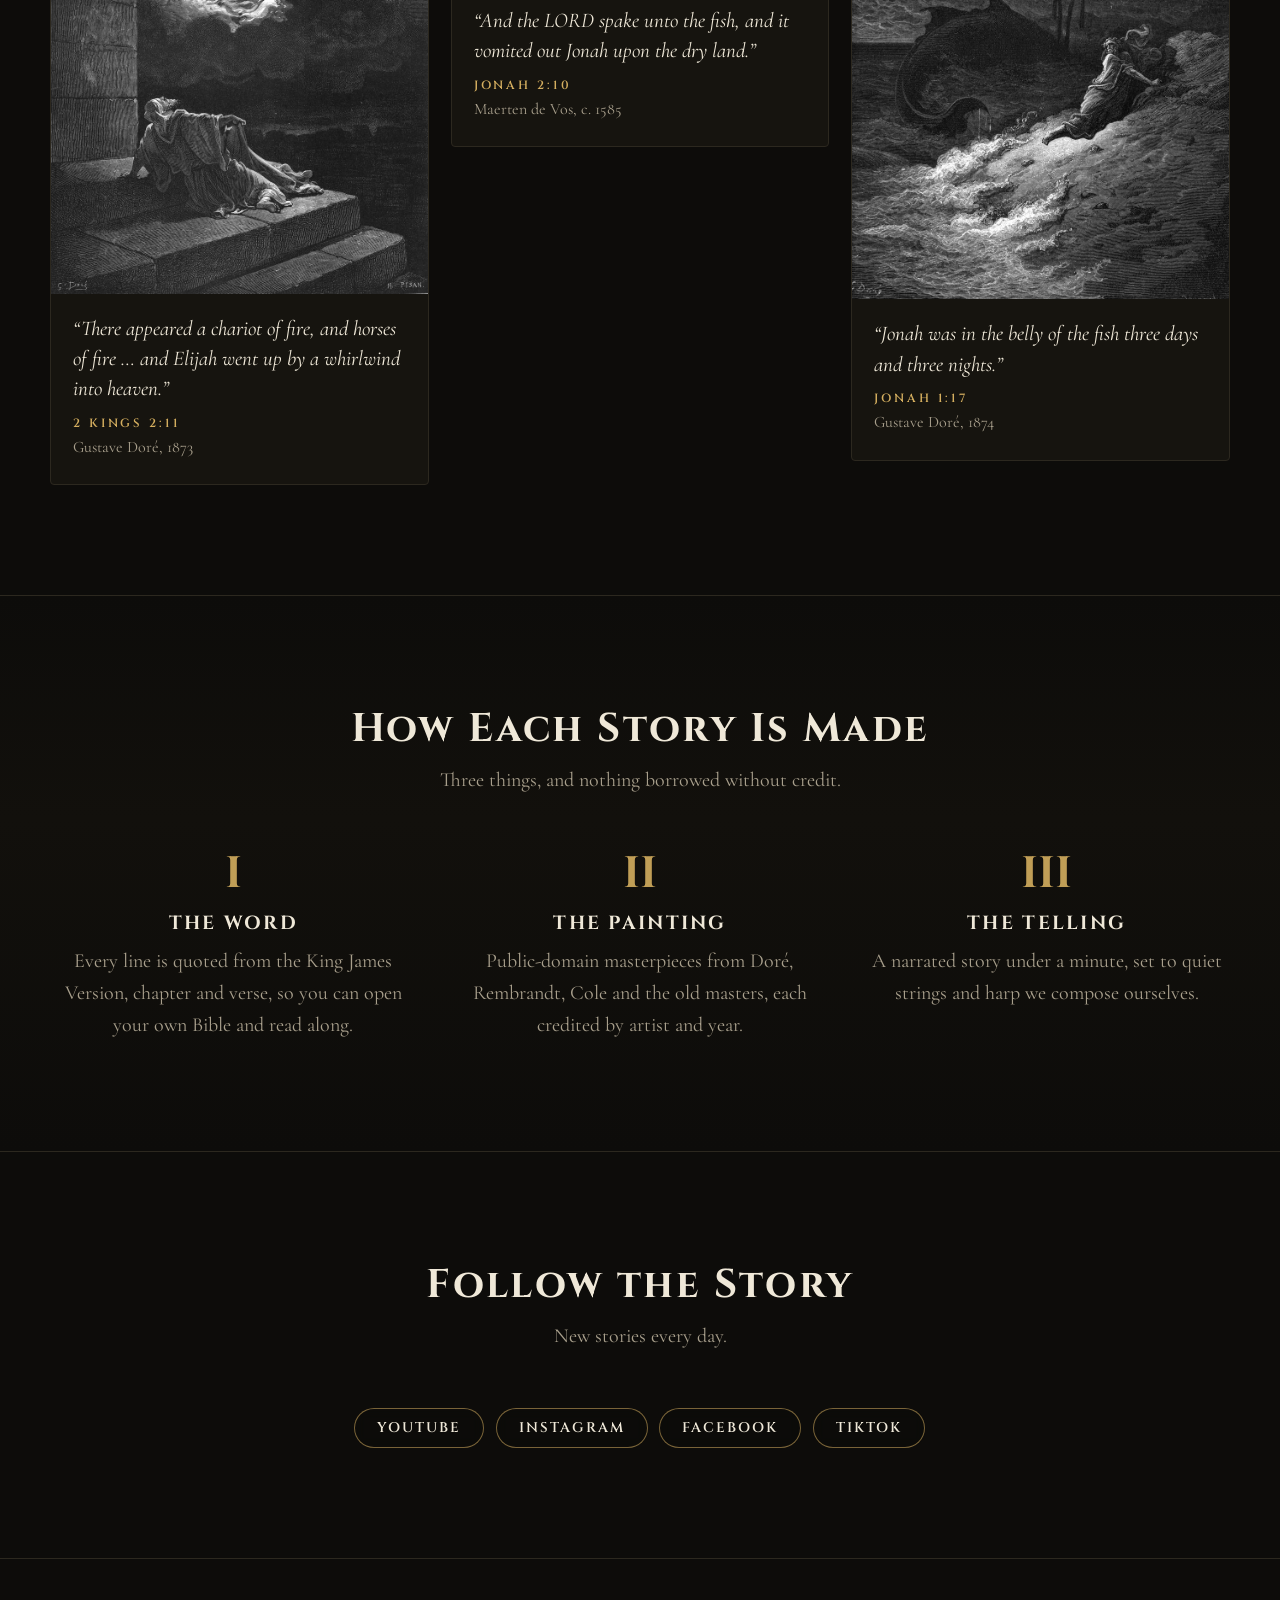
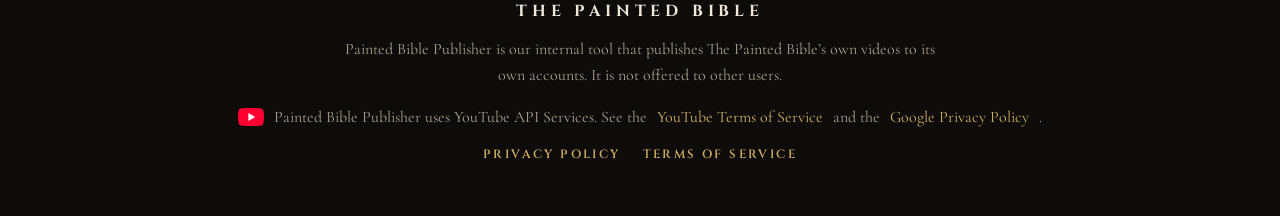
==== commit fcff0246: "Footer: YouTube API Services notice with Google privacy link" ====
--- a/index.html
+++ b/index.html
@@ -95,6 +95,7 @@
 <footer>
   <div class="mark">THE PAINTED BIBLE</div>
   <p class="tool">Painted Bible Publisher is our internal tool that publishes The Painted Bible’s own videos to its own accounts. It is not offered to other users.</p>
+  <p class="yt-note"><svg viewBox="0 0 24 24" aria-hidden="true"><path fill="#ff0033" d="M23.5 6.2a3 3 0 0 0-2.1-2.1C19.5 3.6 12 3.6 12 3.6s-7.5 0-9.4.5A3 3 0 0 0 .5 6.2 31 31 0 0 0 0 12a31 31 0 0 0 .5 5.8 3 3 0 0 0 2.1 2.1c1.9.5 9.4.5 9.4.5s7.5 0 9.4-.5a3 3 0 0 0 2.1-2.1A31 31 0 0 0 24 12a31 31 0 0 0-.5-5.8Z"/><path fill="#fff" d="M9.6 15.6V8.4l6.2 3.6-6.2 3.6Z"/></svg>Painted Bible Publisher uses YouTube API Services. See the <a href="https://www.youtube.com/t/terms">YouTube Terms of Service</a> and the <a href="https://policies.google.com/privacy">Google Privacy Policy</a>.</p>
   <nav><a href="privacy.html">Privacy Policy</a><a href="terms.html">Terms of Service</a></nav>
 </footer>
 
--- a/style.css
+++ b/style.css
@@ -82,3 +82,6 @@
   .hero img { animation: none; } .reveal { opacity: 1; transform: none; transition: none; } .work img { transition: none; }
 }
 @media (max-width: 600px) { section { padding: 76px 16px; } .credit { display: none; } }
+
+.yt-note { display: flex; gap: 10px; align-items: center; justify-content: center; flex-wrap: wrap; margin: 16px auto 0; font-size: 16px; }
+.yt-note svg { width: 26px; height: 26px; flex: none; }
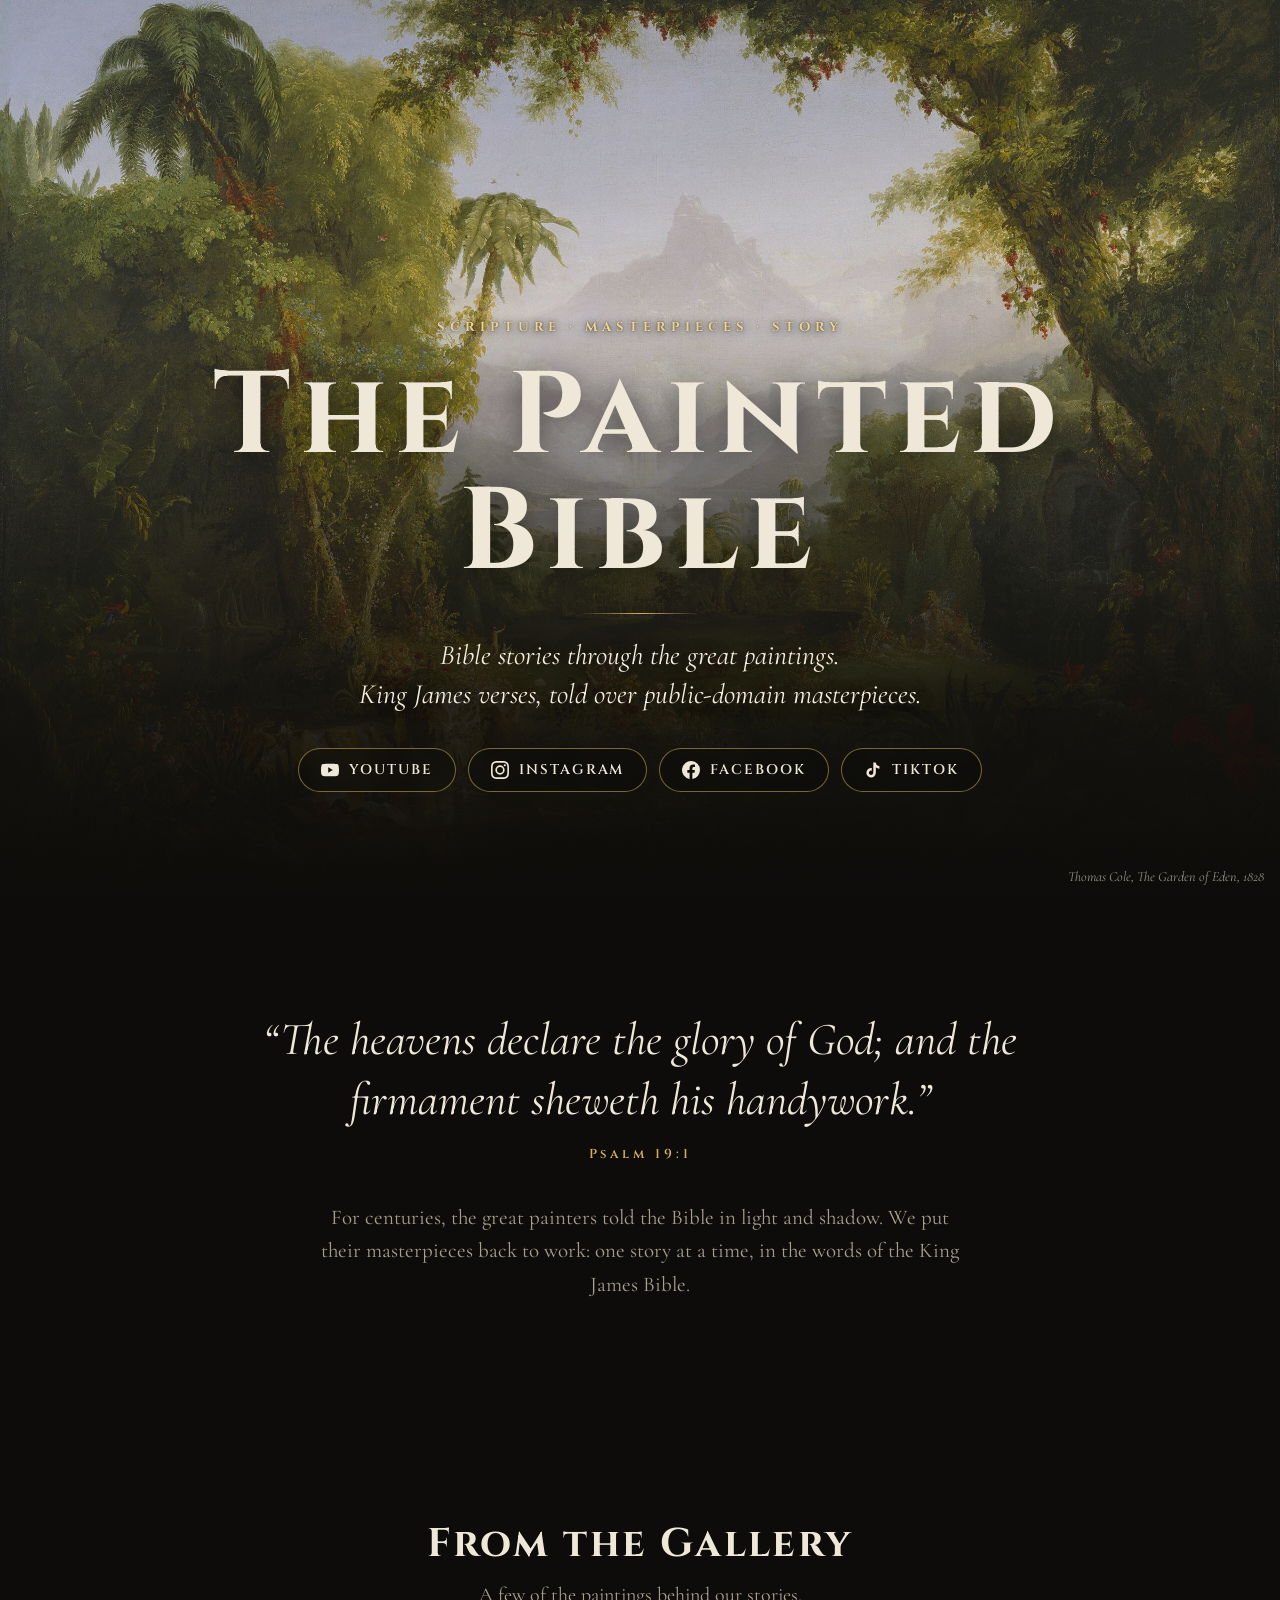
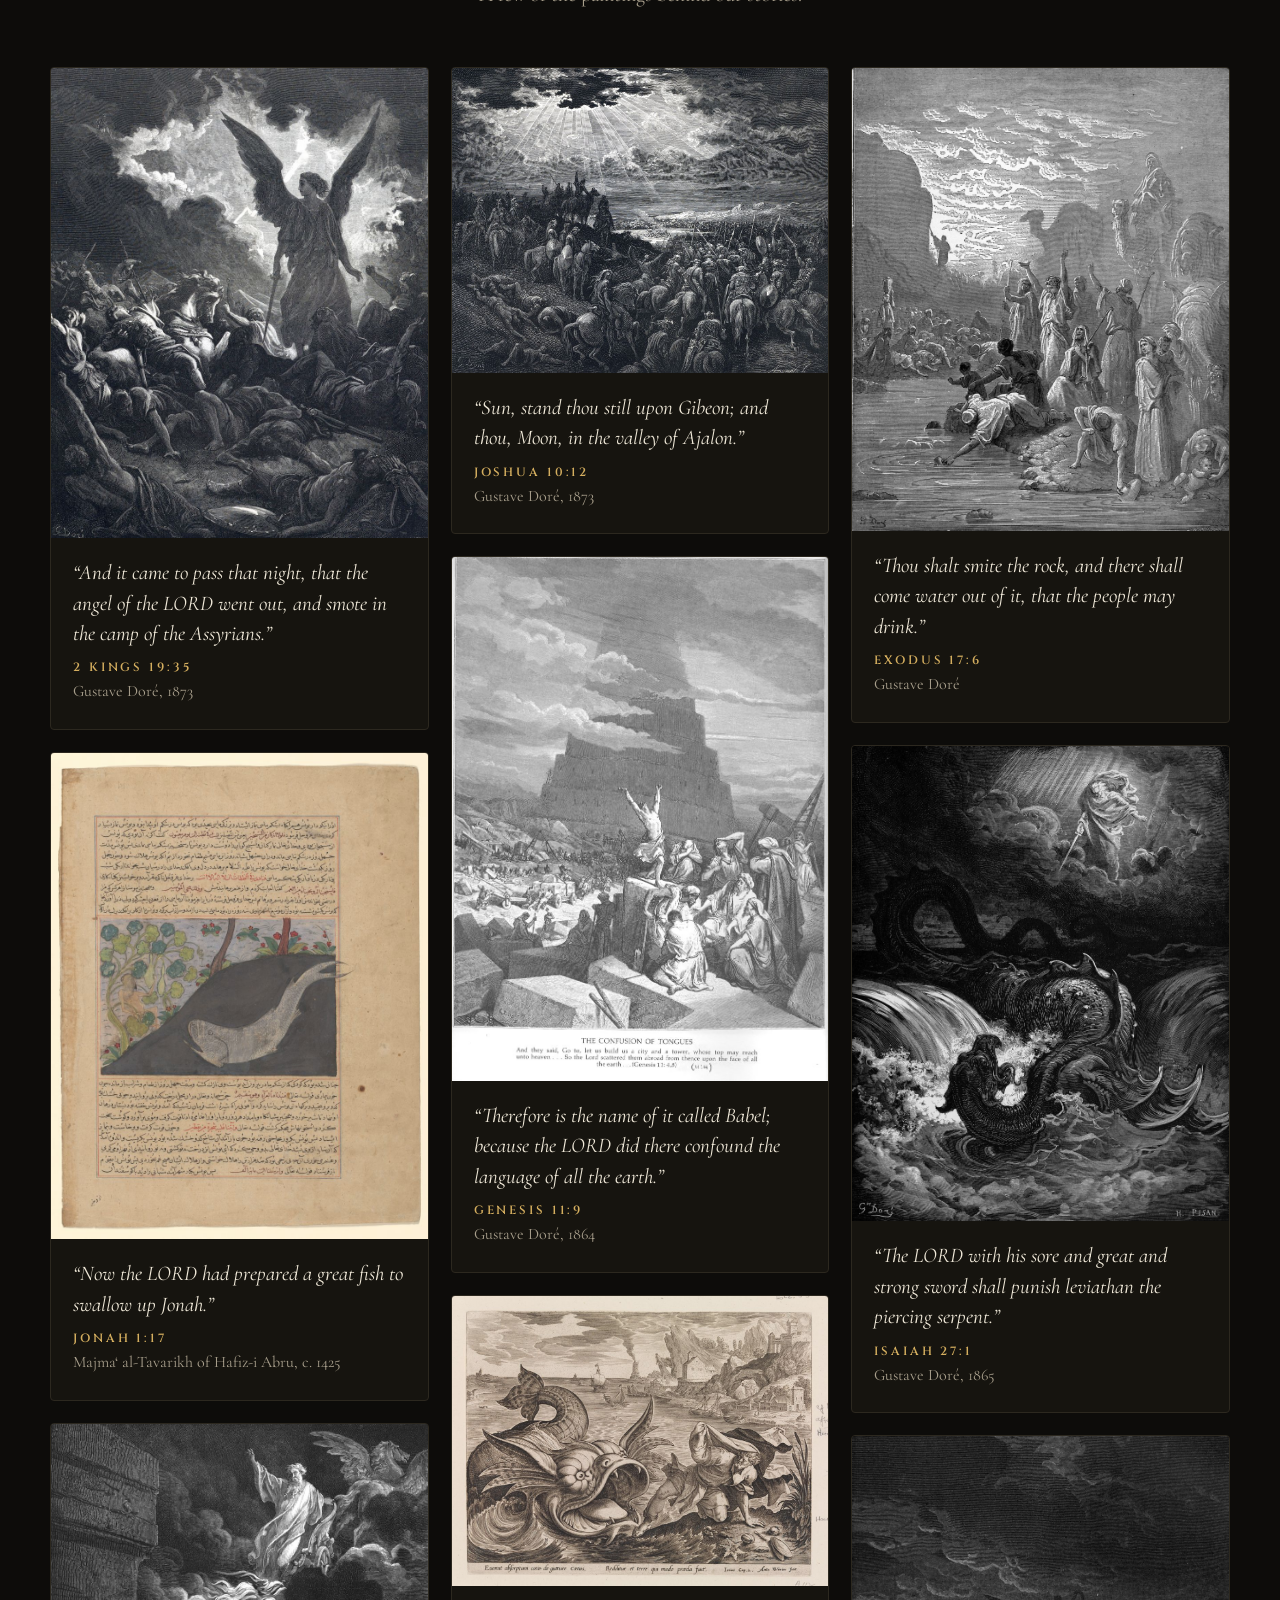
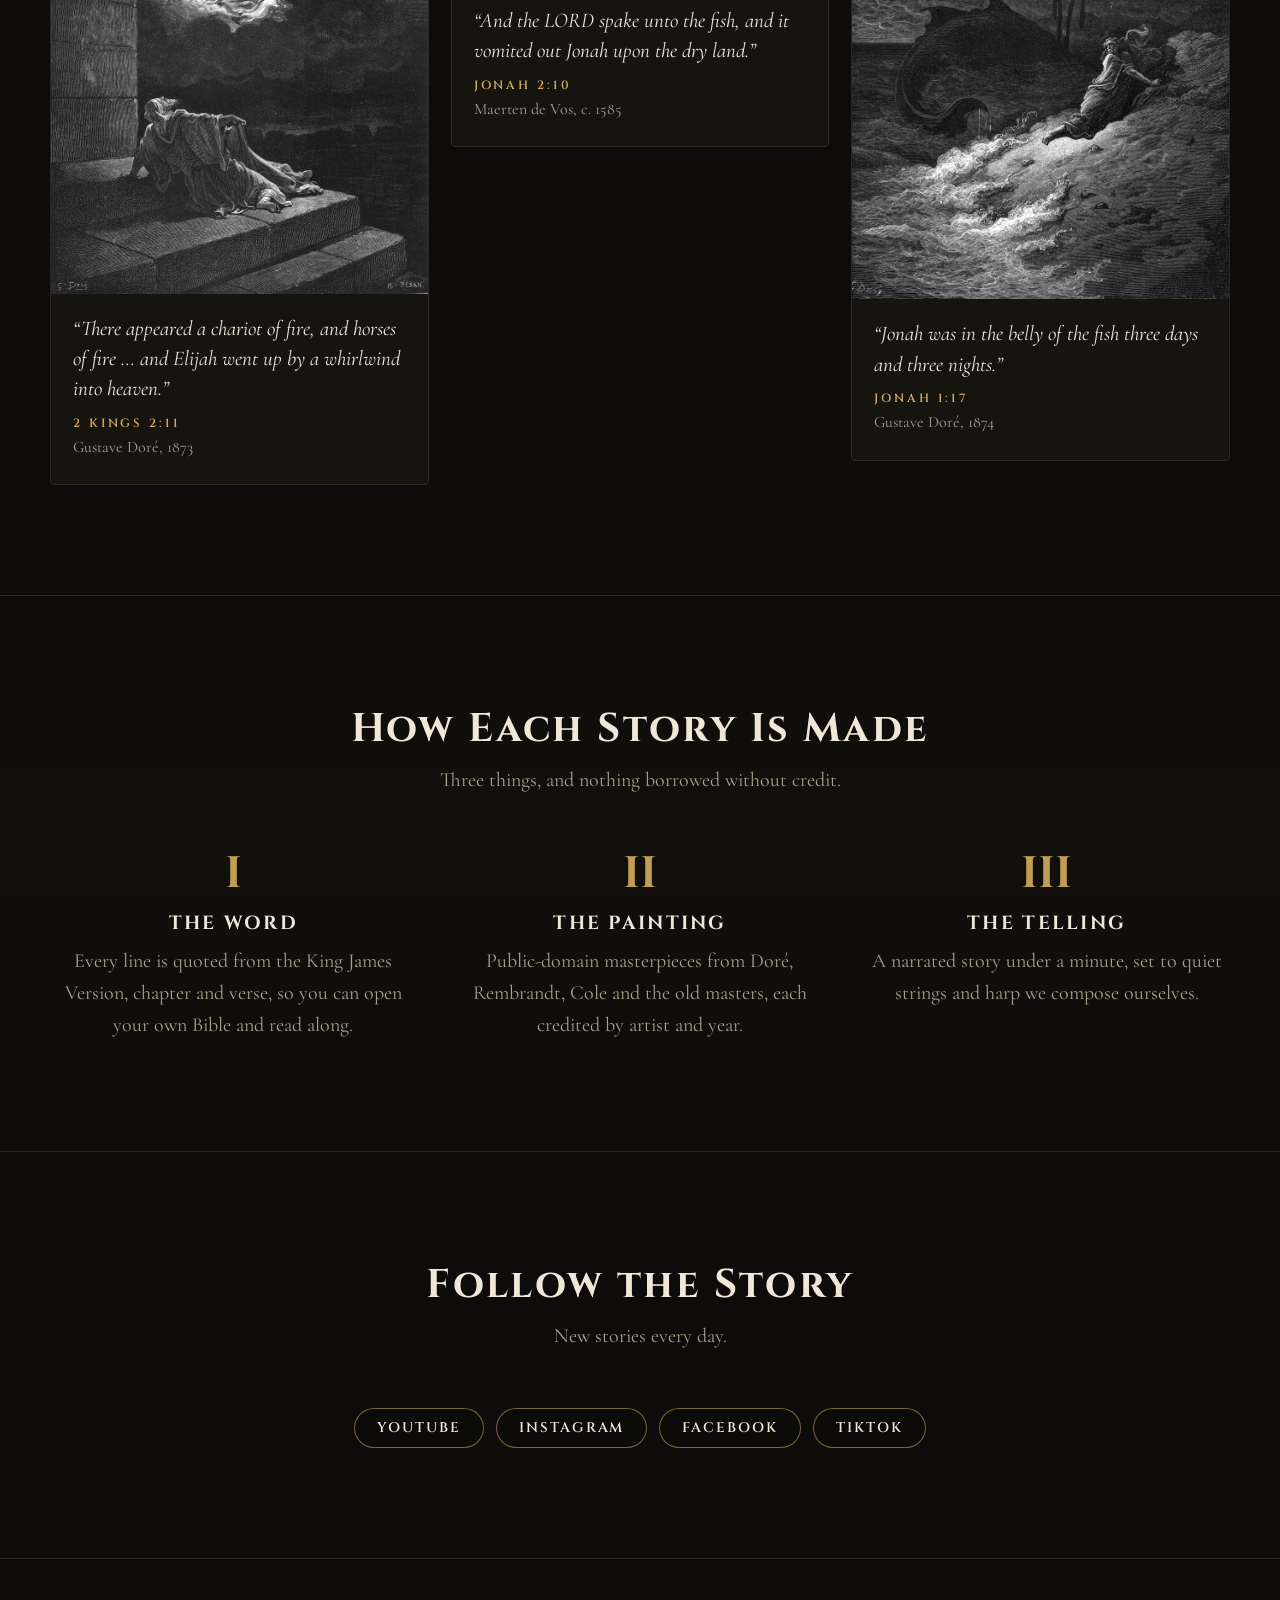
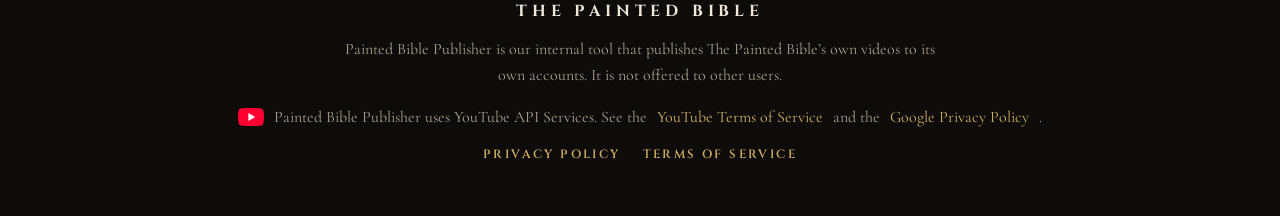
==== commit 2a79395e: "Fix footer YouTube icon size; bust CSS cache" ====
--- a/index.html
+++ b/index.html
@@ -11,7 +11,7 @@
 <link rel="preconnect" href="https://fonts.googleapis.com">
 <link rel="preconnect" href="https://fonts.gstatic.com" crossorigin>
 <link rel="stylesheet" href="https://fonts.googleapis.com/css2?family=Cinzel:wght@600;700&family=Cormorant+Garamond:ital,wght@0,400;0,600;1,400&display=swap">
-<link rel="stylesheet" href="style.css">
+<link rel="stylesheet" href="style.css?v=3">
 </head>
 <body>
 
@@ -95,7 +95,7 @@
 <footer>
   <div class="mark">THE PAINTED BIBLE</div>
   <p class="tool">Painted Bible Publisher is our internal tool that publishes The Painted Bible’s own videos to its own accounts. It is not offered to other users.</p>
-  <p class="yt-note"><svg viewBox="0 0 24 24" aria-hidden="true"><path fill="#ff0033" d="M23.5 6.2a3 3 0 0 0-2.1-2.1C19.5 3.6 12 3.6 12 3.6s-7.5 0-9.4.5A3 3 0 0 0 .5 6.2 31 31 0 0 0 0 12a31 31 0 0 0 .5 5.8 3 3 0 0 0 2.1 2.1c1.9.5 9.4.5 9.4.5s7.5 0 9.4-.5a3 3 0 0 0 2.1-2.1A31 31 0 0 0 24 12a31 31 0 0 0-.5-5.8Z"/><path fill="#fff" d="M9.6 15.6V8.4l6.2 3.6-6.2 3.6Z"/></svg>Painted Bible Publisher uses YouTube API Services. See the <a href="https://www.youtube.com/t/terms">YouTube Terms of Service</a> and the <a href="https://policies.google.com/privacy">Google Privacy Policy</a>.</p>
+  <p class="yt-note"><svg viewBox="0 0 24 24" width="26" height="26" aria-hidden="true"><path fill="#ff0033" d="M23.5 6.2a3 3 0 0 0-2.1-2.1C19.5 3.6 12 3.6 12 3.6s-7.5 0-9.4.5A3 3 0 0 0 .5 6.2 31 31 0 0 0 0 12a31 31 0 0 0 .5 5.8 3 3 0 0 0 2.1 2.1c1.9.5 9.4.5 9.4.5s7.5 0 9.4-.5a3 3 0 0 0 2.1-2.1A31 31 0 0 0 24 12a31 31 0 0 0-.5-5.8Z"/><path fill="#fff" d="M9.6 15.6V8.4l6.2 3.6-6.2 3.6Z"/></svg>Painted Bible Publisher uses YouTube API Services. See the <a href="https://www.youtube.com/t/terms">YouTube Terms of Service</a> and the <a href="https://policies.google.com/privacy">Google Privacy Policy</a>.</p>
   <nav><a href="privacy.html">Privacy Policy</a><a href="terms.html">Terms of Service</a></nav>
 </footer>
 
